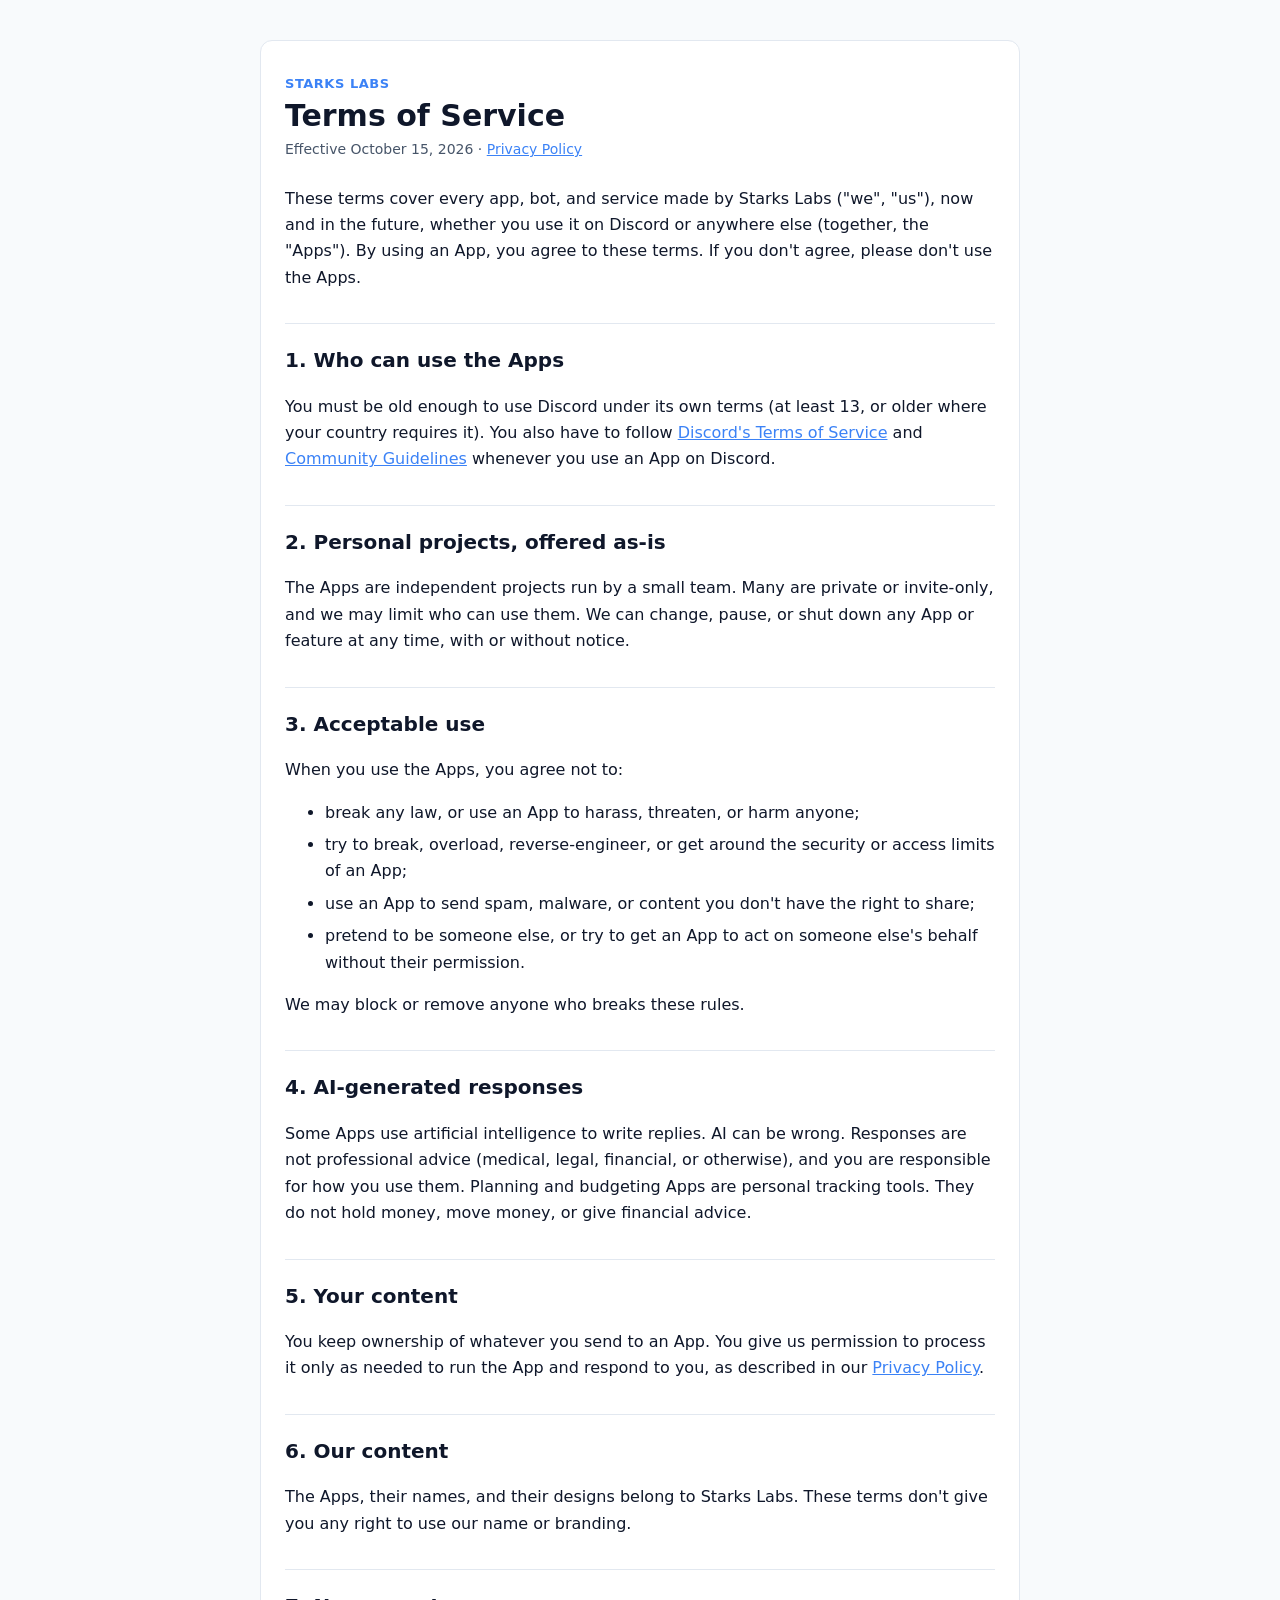
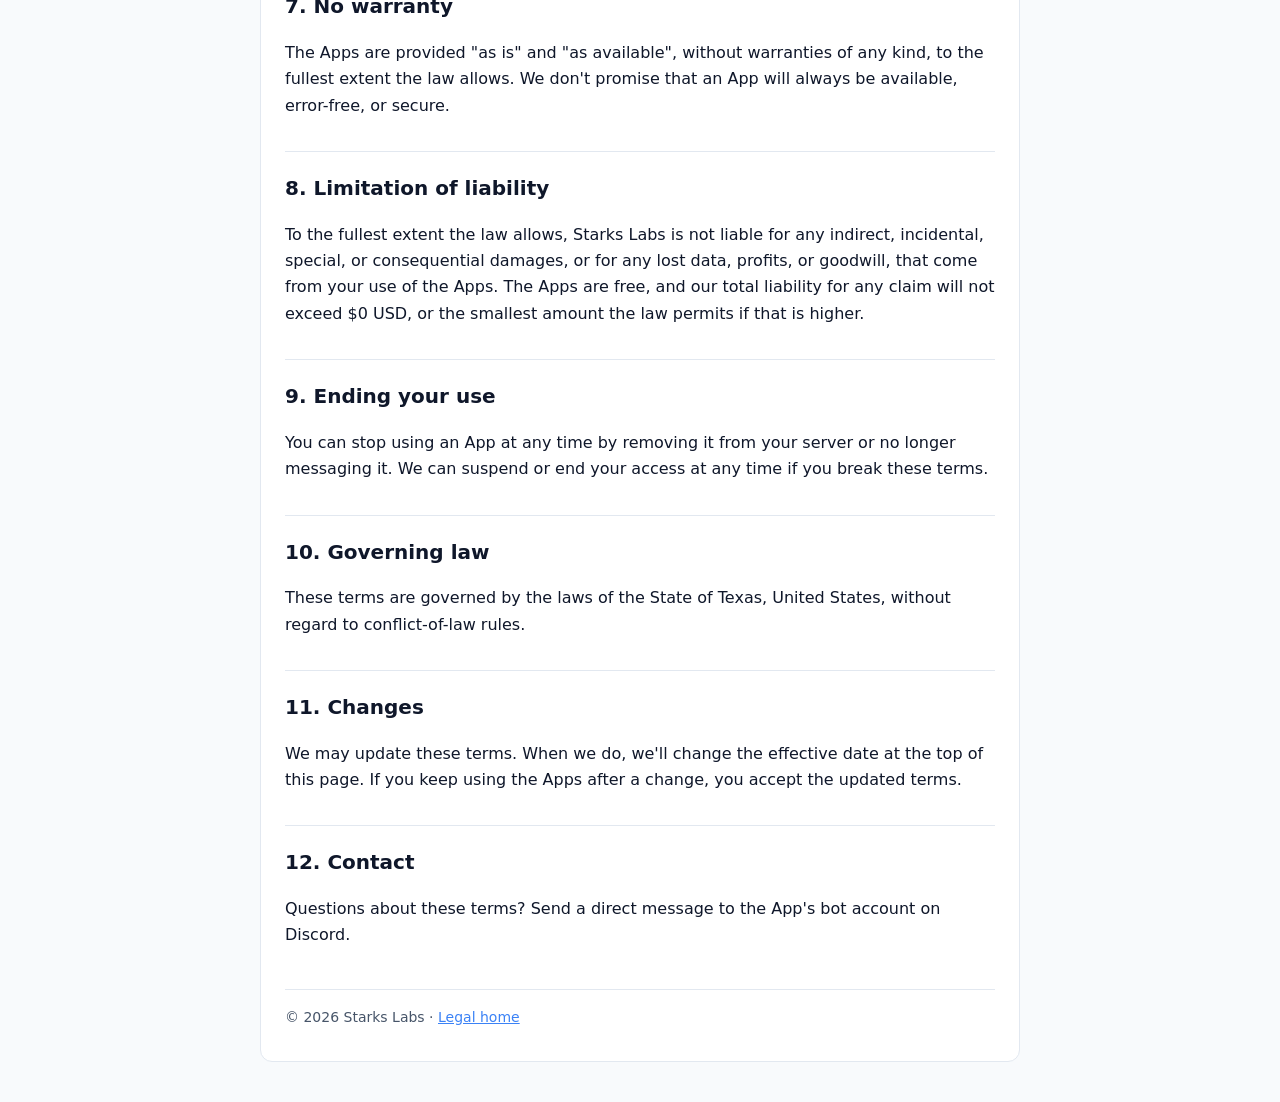
==== terms/index.html @ c7c76307 "Terms of Service and Privacy Policy for Starks Labs apps Co-Authored-By: Claude Opus 5.5 <noreply@an" ====
<!doctype html>
<html lang="en">
<head>
<meta charset="utf-8">
<meta name="viewport" content="width=device-width, initial-scale=1">
<title>Terms of Service</title>
<link rel="stylesheet" href="../style.css">
</head>
<body>
<main>
  <div class="brand">Starks Labs</div>
  <h1>Terms of Service</h1>
  <p class="meta">Effective October 15, 2026 &middot; <a href="../privacy/">Privacy Policy</a></p>

  <p>These terms cover every app, bot, and service made by Starks Labs ("we", "us"), now and in the future, whether you use it on Discord or anywhere else (together, the "Apps"). By using an App, you agree to these terms. If you don't agree, please don't use the Apps.</p>

  <h2>1. Who can use the Apps</h2>
  <p>You must be old enough to use Discord under its own terms (at least 13, or older where your country requires it). You also have to follow <a href="https://discord.com/terms">Discord's Terms of Service</a> and <a href="https://discord.com/guidelines">Community Guidelines</a> whenever you use an App on Discord.</p>

  <h2>2. Personal projects, offered as-is</h2>
  <p>The Apps are independent projects run by a small team. Many are private or invite-only, and we may limit who can use them. We can change, pause, or shut down any App or feature at any time, with or without notice.</p>

  <h2>3. Acceptable use</h2>
  <p>When you use the Apps, you agree not to:</p>
  <ul>
    <li>break any law, or use an App to harass, threaten, or harm anyone;</li>
    <li>try to break, overload, reverse-engineer, or get around the security or access limits of an App;</li>
    <li>use an App to send spam, malware, or content you don't have the right to share;</li>
    <li>pretend to be someone else, or try to get an App to act on someone else's behalf without their permission.</li>
  </ul>
  <p>We may block or remove anyone who breaks these rules.</p>

  <h2>4. AI-generated responses</h2>
  <p>Some Apps use artificial intelligence to write replies. AI can be wrong. Responses are not professional advice (medical, legal, financial, or otherwise), and you are responsible for how you use them. Planning and budgeting Apps are personal tracking tools. They do not hold money, move money, or give financial advice.</p>

  <h2>5. Your content</h2>
  <p>You keep ownership of whatever you send to an App. You give us permission to process it only as needed to run the App and respond to you, as described in our <a href="../privacy/">Privacy Policy</a>.</p>

  <h2>6. Our content</h2>
  <p>The Apps, their names, and their designs belong to Starks Labs. These terms don't give you any right to use our name or branding.</p>

  <h2>7. No warranty</h2>
  <p>The Apps are provided "as is" and "as available", without warranties of any kind, to the fullest extent the law allows. We don't promise that an App will always be available, error-free, or secure.</p>

  <h2>8. Limitation of liability</h2>
  <p>To the fullest extent the law allows, Starks Labs is not liable for any indirect, incidental, special, or consequential damages, or for any lost data, profits, or goodwill, that come from your use of the Apps. The Apps are free, and our total liability for any claim will not exceed $0 USD, or the smallest amount the law permits if that is higher.</p>

  <h2>9. Ending your use</h2>
  <p>You can stop using an App at any time by removing it from your server or no longer messaging it. We can suspend or end your access at any time if you break these terms.</p>

  <h2>10. Governing law</h2>
  <p>These terms are governed by the laws of the State of Texas, United States, without regard to conflict-of-law rules.</p>

  <h2>11. Changes</h2>
  <p>We may update these terms. When we do, we'll change the effective date at the top of this page. If you keep using the Apps after a change, you accept the updated terms.</p>

  <h2>12. Contact</h2>
  <p>Questions about these terms? Send a direct message to the App's bot account on Discord.</p>

  <footer>&copy; 2026 Starks Labs &middot; <a href="../">Legal home</a></footer>
</main>
</body>
</html>
---- style.css ----
:root {
  --bg: #f8fafc;
  --card: #ffffff;
  --text: #0f172a;
  --muted: #475569;
  --accent: #3b82f6;
  --rule: #e2e8f0;
}
@media (prefers-color-scheme: dark) {
  :root {
    --bg: #0b1120;
    --card: #111827;
    --text: #e5e7eb;
    --muted: #94a3b8;
    --accent: #60a5fa;
    --rule: #1f2937;
  }
}
* { box-sizing: border-box; }
body {
  margin: 0;
  background: var(--bg);
  color: var(--text);
  font: 16px/1.65 system-ui, -apple-system, "Segoe UI", Roboto, sans-serif;
}
main {
  max-width: 760px;
  margin: 40px auto;
  padding: 32px 24px;
  background: var(--card);
  border: 1px solid var(--rule);
  border-radius: 12px;
}
@media (max-width: 640px) {
  main { margin: 0; border: 0; border-radius: 0; padding: 24px 16px; }
}
.brand { color: var(--accent); font-weight: 700; letter-spacing: .04em; text-transform: uppercase; font-size: 13px; }
h1 { margin: 4px 0 4px; font-size: 30px; line-height: 1.2; }
h2 { margin-top: 32px; font-size: 20px; border-top: 1px solid var(--rule); padding-top: 20px; }
.meta { color: var(--muted); font-size: 14px; margin: 0 0 24px; }
a { color: var(--accent); }
li { margin: 6px 0; }
footer { margin-top: 40px; color: var(--muted); font-size: 14px; border-top: 1px solid var(--rule); padding-top: 16px; }
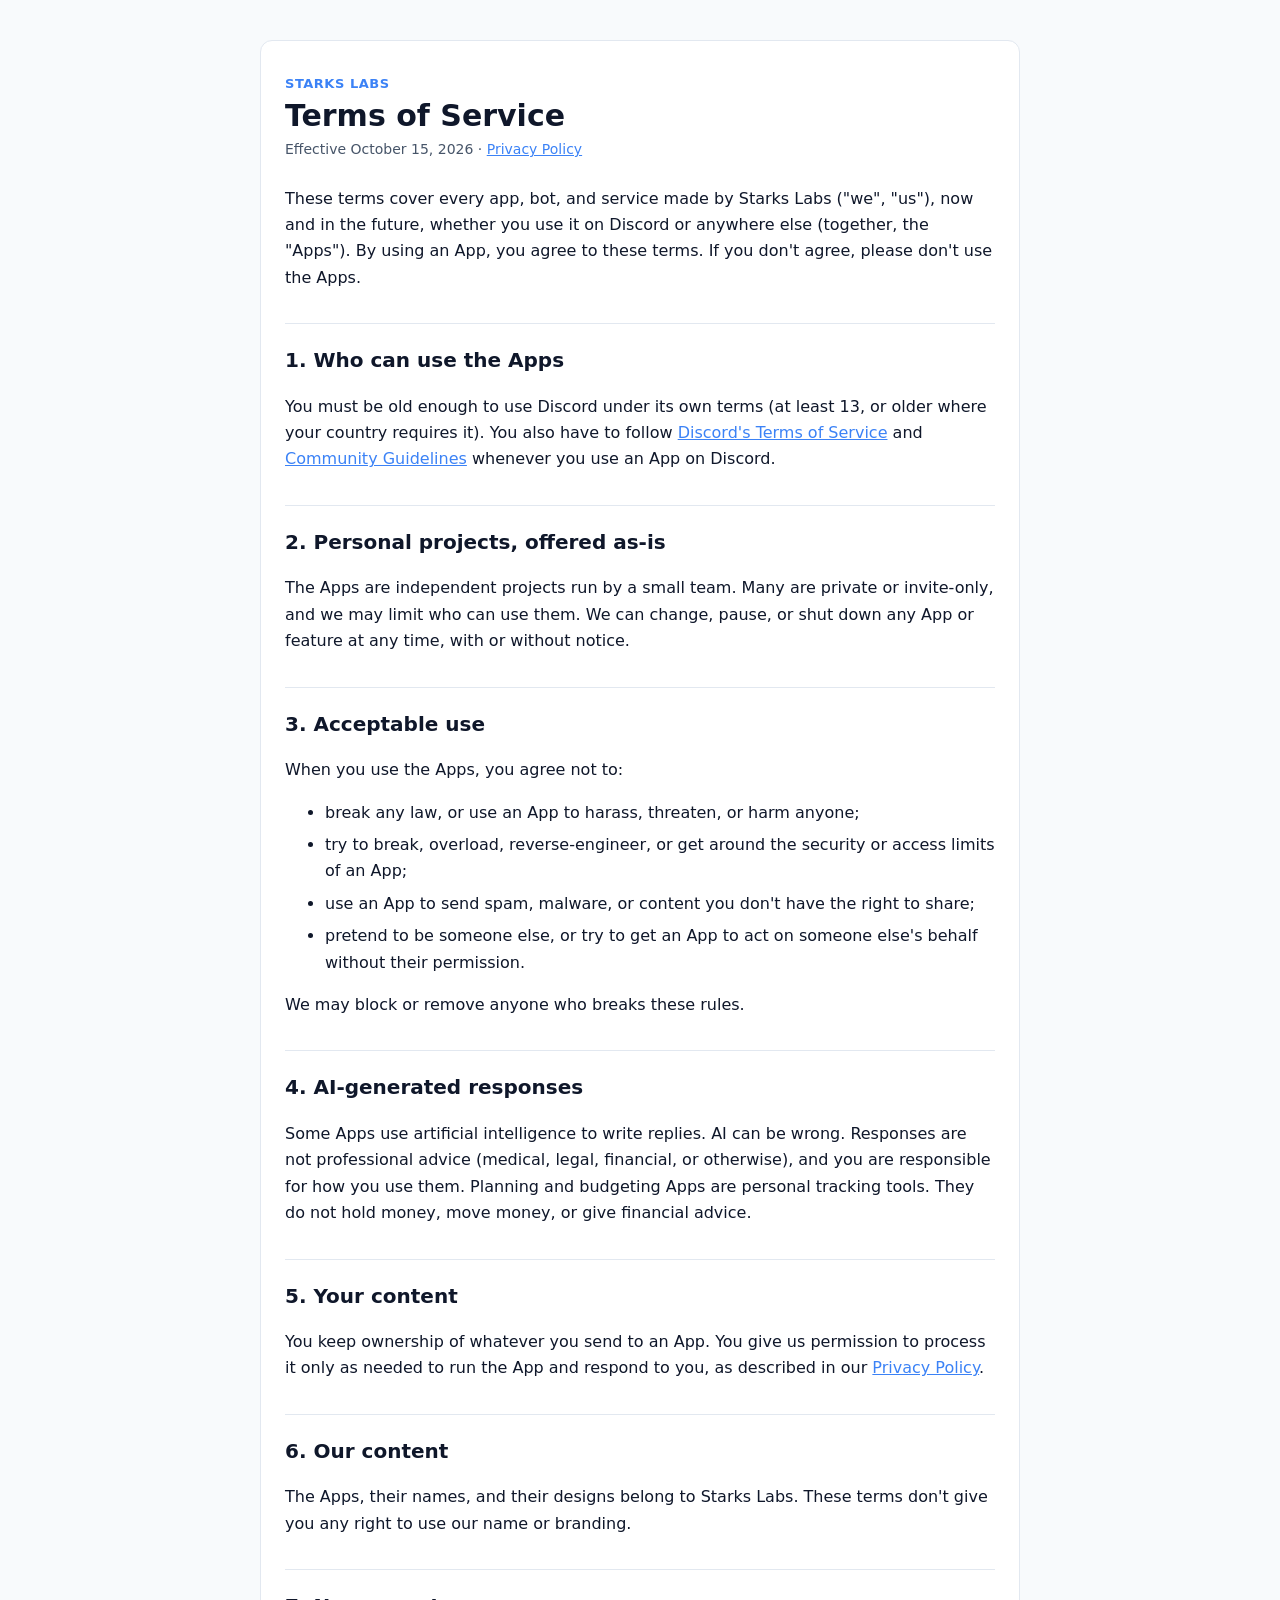
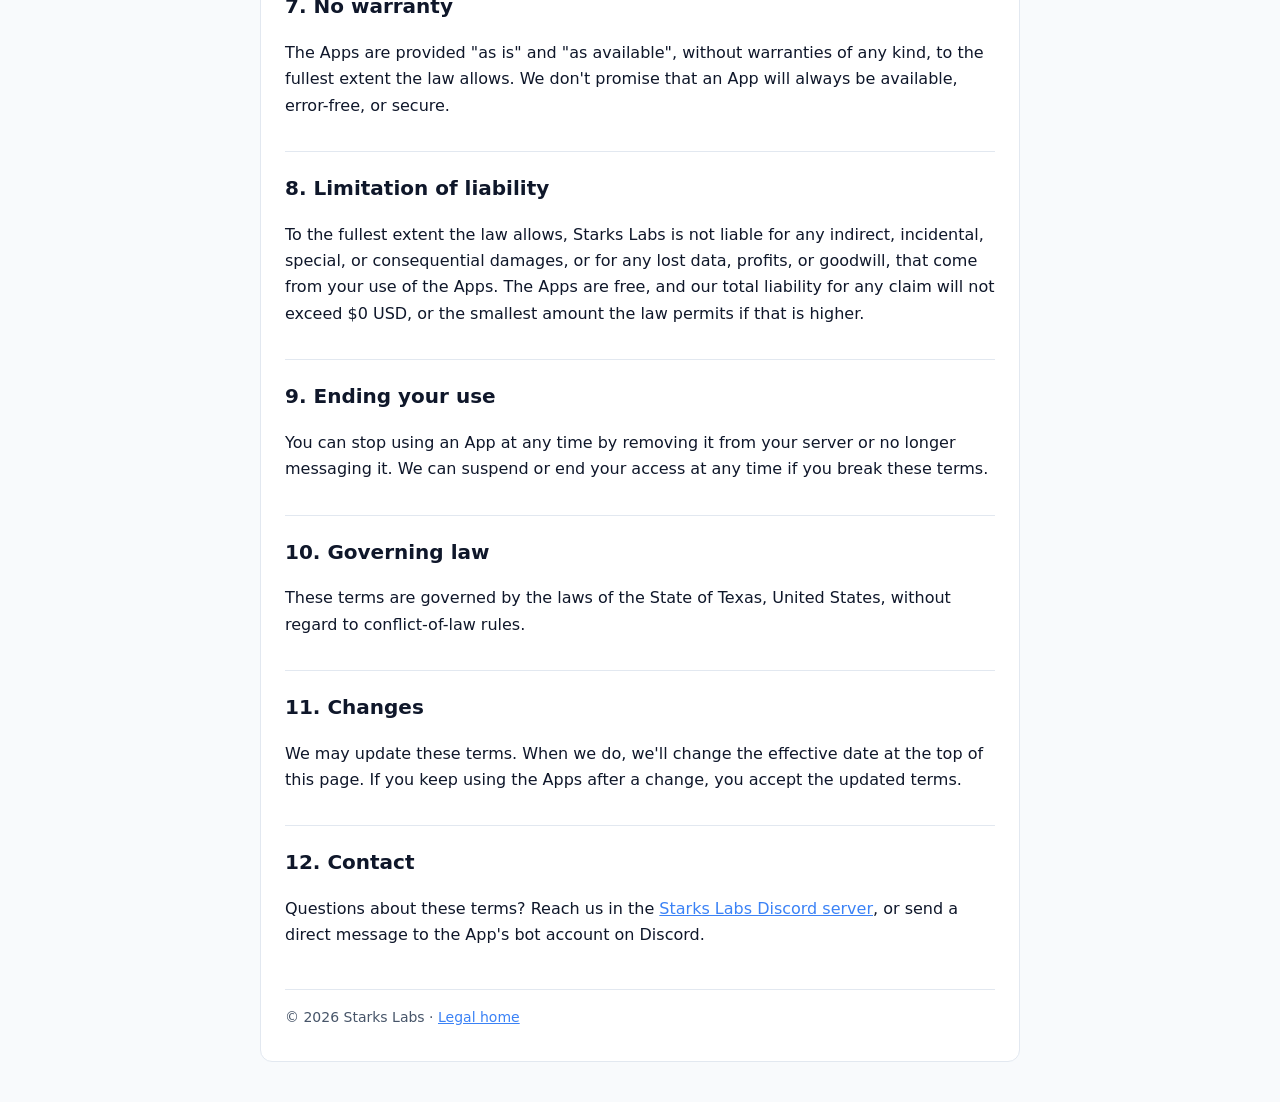
==== commit a5bfb8c5: "Add Starks Labs Discord server as the contact channel Co-Authored-By: Claude Opus 5.5 <noreply@anthr" ====
--- a/terms/index.html
+++ b/terms/index.html
@@ -55,7 +55,7 @@
   <p>We may update these terms. When we do, we'll change the effective date at the top of this page. If you keep using the Apps after a change, you accept the updated terms.</p>
 
   <h2>12. Contact</h2>
-  <p>Questions about these terms? Send a direct message to the App's bot account on Discord.</p>
+  <p>Questions about these terms? Reach us in the <a href="https://discord.gg/a9ZdDf4j8X">Starks Labs Discord server</a>, or send a direct message to the App's bot account on Discord.</p>
 
   <footer>&copy; 2026 Starks Labs &middot; <a href="../">Legal home</a></footer>
 </main>
